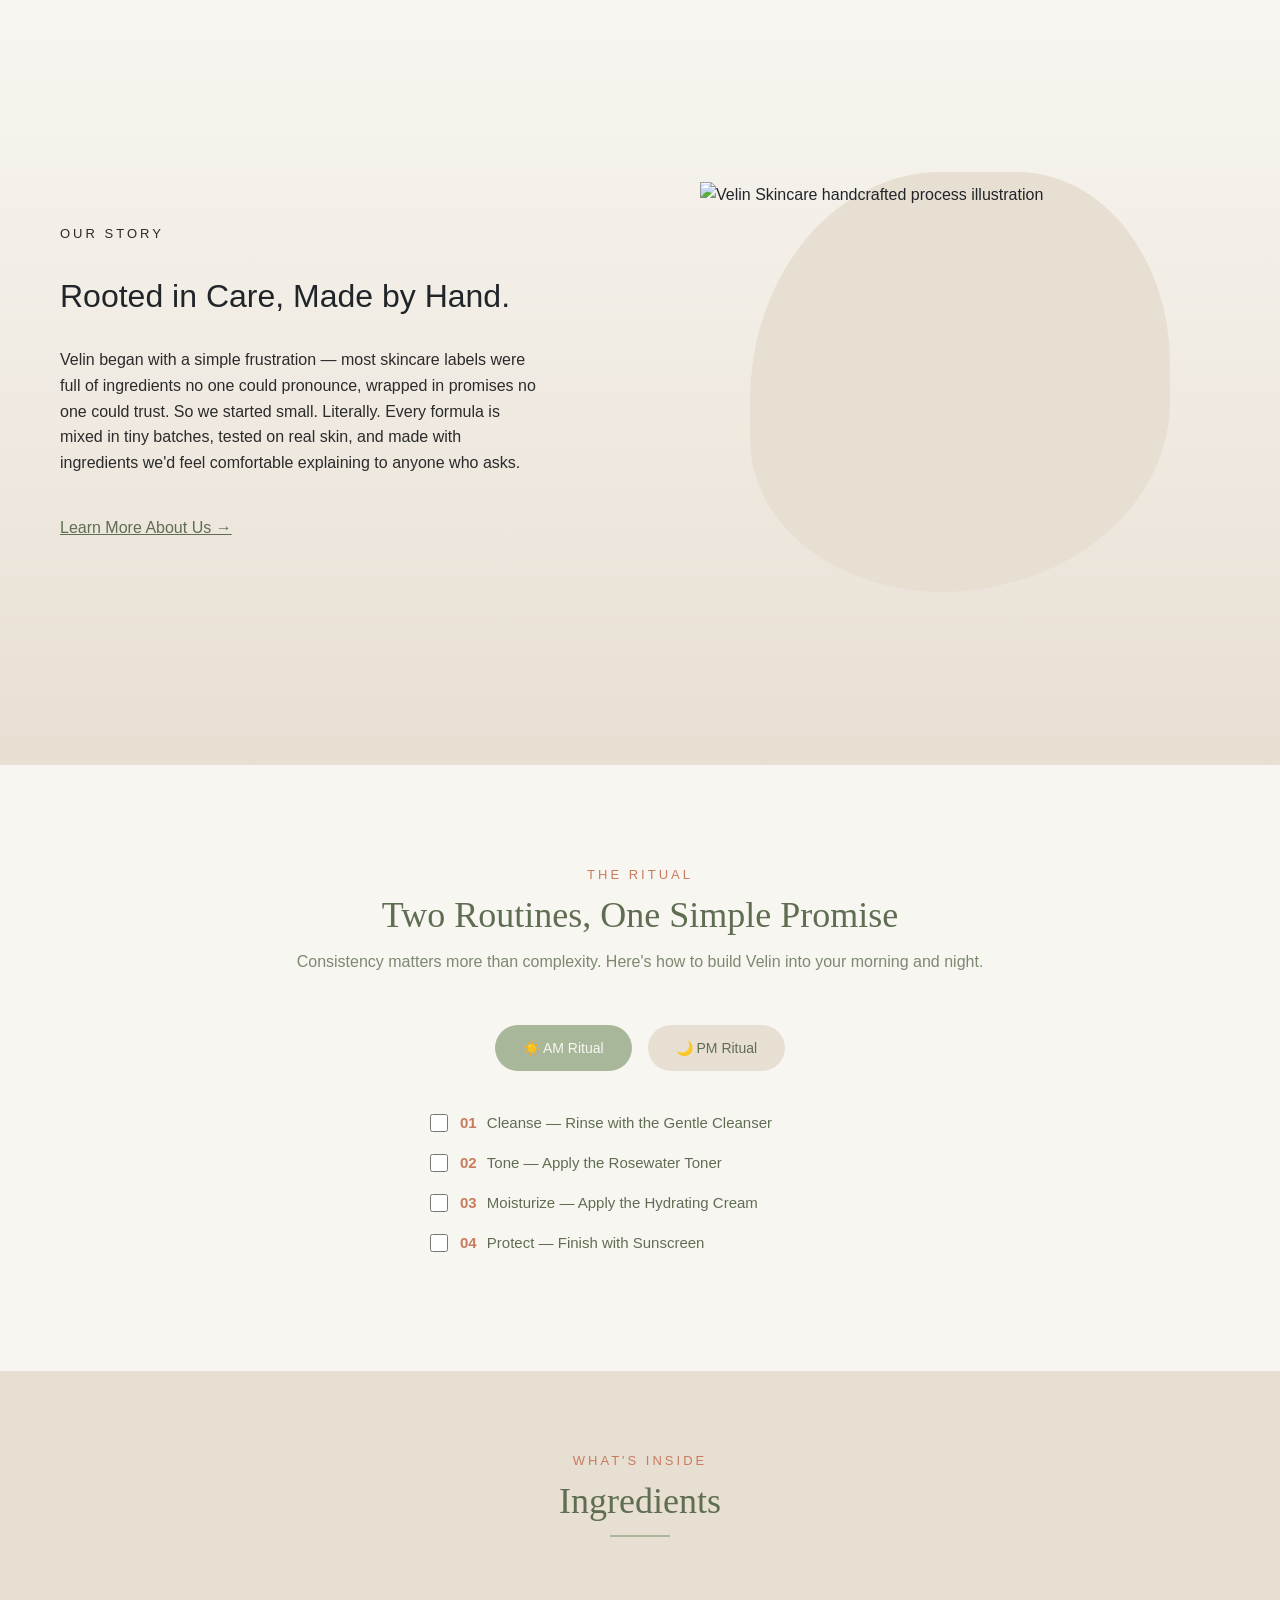
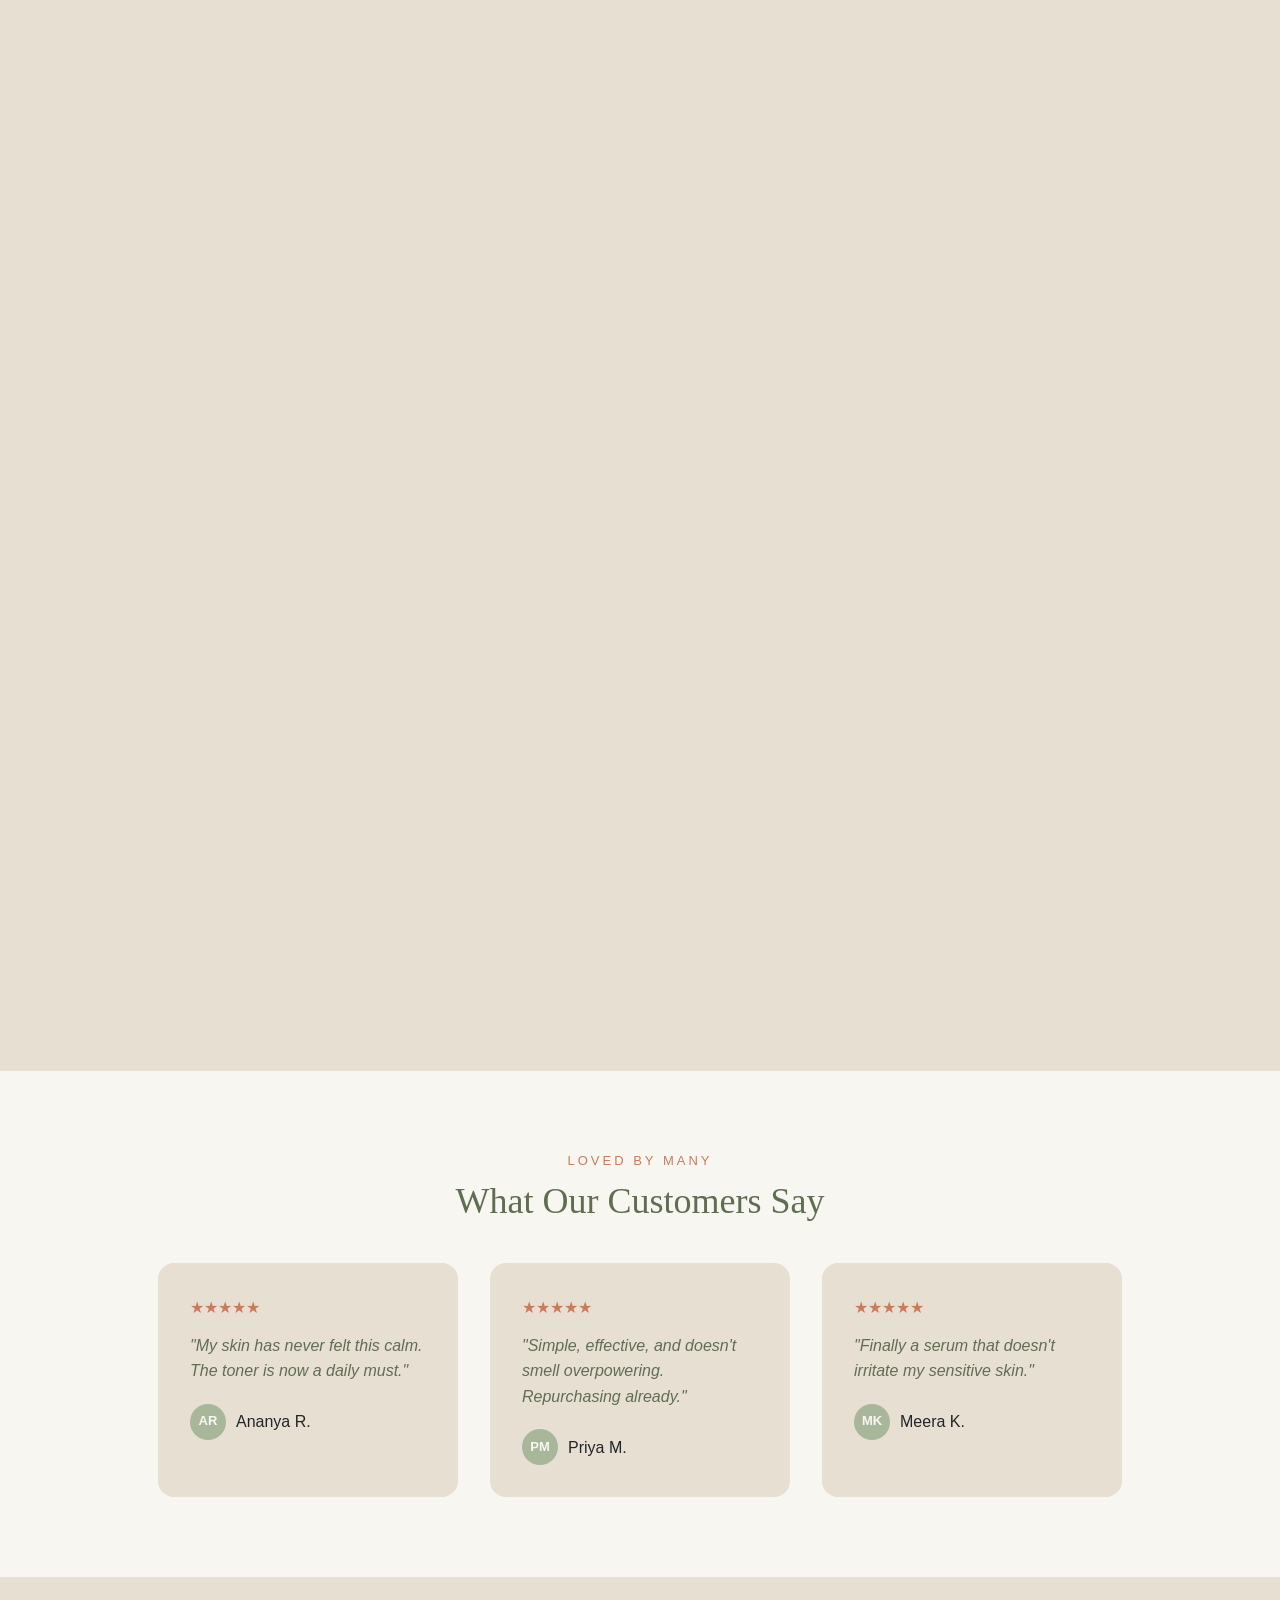
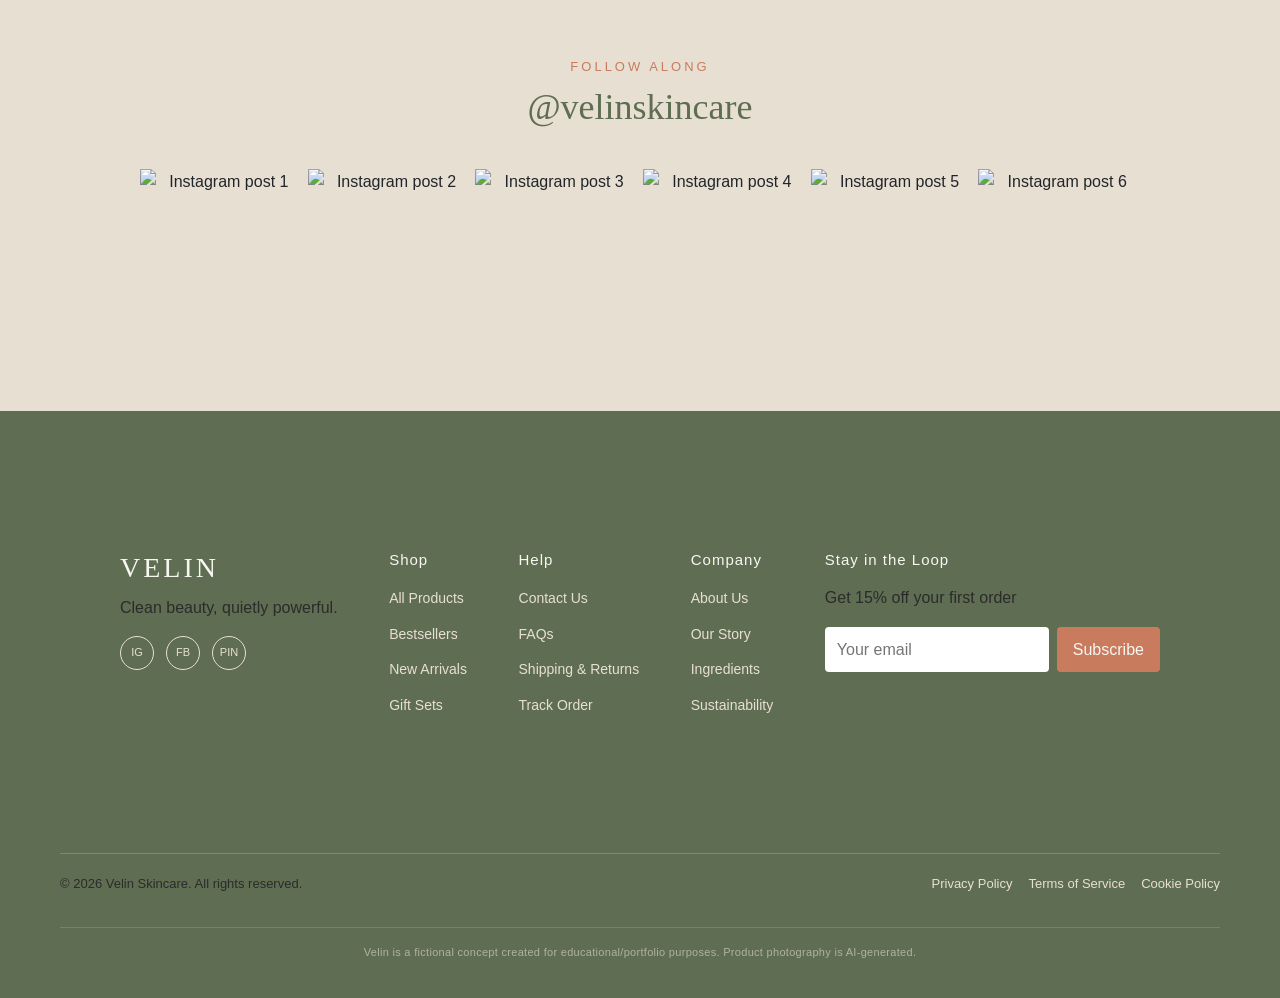
==== index.html @ 9b676dd2 "Add files via upload" ====
<!DOCTYPE html>
<html lang="en">
    <head>
        <meta charset="UTF-8">
        <meta name="viewport" content="width=device-width, initial-scale=1.0">
        <title>Home</title>
        <link rel="stylesheet" href="https://cdnjs.cloudflare.com/ajax/libs/font-awesome/6.5.2/css/all.min.css">
        <link href="https://cdn.jsdelivr.net/npm/bootstrap@5.3.8/dist/css/bootstrap.min.css" rel="stylesheet">
        <link rel="stylesheet" href="stylesheet.css">
    </head>
    <body>
        <!-- Logo Loader -->
        <div id="loader">
            <div class="loader-container">
                <img src="velin_skincare_logo.png" alt="VELIN Logo" class="loader-logo">
                <h2>VELIN</h2>
                <p>Luxury Skincare</p>
                <div class="dots">
                    <span></span>
                    <span></span>
                    <span></span>
                </div>
            </div>
        </div>

        <!-- Website -->
        <div id="content">
            <header>
                <div class="container mx-auto">
                    <div class="marquee">
                        <div class="marquee-content">
                            🌿 Natural Ingredients &nbsp; | &nbsp;
                            Free Shipping &nbsp; | &nbsp;
                            Get 15% off on your first order — use code VELIN15 &nbsp; | &nbsp;
                            Luxury Skincare 🌸
                        </div>
                    </div>

                    <div class="row">
                        <nav class="navbar">
                            <a href="index.html" class="navbar-logo">
                                <img src="velin_skincare_logo.png" alt="velin_skincare_logo">
                            </a>

                            <ul class="nav-menu">
                                <li class="nav-item"><a class="nav-link active" aria-current="page" href="index.html">Home</a></li>
                                <li class="nav-item"><a class="nav-link" href="about.html">About</a></li>
                                <li class="nav-item"><a class="nav-link" href="contact.html">Contact</a></li>
                                <li class="nav-item dropdown">
                                    <a class="nav-link dropdown-toggle" href="Shop_Now.html" id="shopNowDropdown" role="button" data-bs-toggle="dropdown" aria-expanded="false">
                                        Shop Now
                                    </a>
                                    <ul class="dropdown-menu" aria-labelledby="shopNowDropdown">
                                        <li><a class="dropdown-item" href="Shop_Now.html">All Products</a></li>
                                        <li><a class="dropdown-item" href="shop_cleansers.html">Cleansers</a></li>
                                        <li><a class="dropdown-item" href="shop_toners.html">Toners</a></li>
                                        <li><a class="dropdown-item" href="shop_serums.html">Serums</a></li>
                                        <li><a class="dropdown-item" href="shop_moisturizers.html">Moisturizers</a></li>
                                        <li><a class="dropdown-item" href="shop_sunscreen.html">Sunscreen</a></li>
                                        <li><a class="dropdown-item" href="shop_masks.html">Masks</a></li>
                                        <li><hr class="dropdown-divider"></li>
                                        <li><a class="dropdown-item" href="#">New Arrivals</a></li>
                                        <li><a class="dropdown-item" href="shop_gift_sets.html">Gift Sets</a></li>
                                    </ul>
                                </li>
                                <li class="nav-item"><a class="nav-link" href="wishlist.html">My Wishlist</a></li>
                                <li class="nav-item"><a class="nav-link" href="my_profile.html">My Profile</a></li>
                                <li class="nav-item">
                                    <a class="nav-link" href="my_cart.html">
                                        <i class="fa-solid fa-cart-arrow-down"></i> My Cart
                                    </a>
                                </li>
                            </ul>

                            <form class="search-form" role="search">
                            <button class="search-btn" type="submit">
                                <i class="fa-solid fa-magnifying-glass"></i>
                            </button>
                            <input class="search-input" type="search" placeholder="Search" aria-label="Search"/>
                            </form>
                        </nav>
                    </div>
                </div>
            </header>
            <main>
                <!-- Hero Section Container -->
                <section class="hero">
                    <div class="hero-left">
                        <span class="eyebrow">CLEAN BEAUTY, ROOTED IN CARE</span>
                        <h1>Skin first. Always.</h1>
                        <p class="subheadline">Clean, effective skincare made from ingredients you can actually pronounce.</p>
                        <button class="cta"><a href="Shop_Now.html">Explore Collection →</a></button>
                        <a href="">Learn more</a>
                    </div>
                    <div class="hero-right">
                        <img src="hero_scetion_img.png" alt="Velin serum bottle illustration" class="hero-img">
                    </div>
                </section>
                        <!-- trust-strip -->
                <section class="trust-strip container my-4">
                    <div class="d-flex flex-row flex-nowrap overflow-auto pb-3 custom-scrollbar">
                                
                        <!-- Card 1 -->
                        <div class="card trust-card me-3">
                            <img src="vegan.svg" class="card-img-top mx-auto mt-3" alt="🌿 Vegan Formula">
                            <div class="card-body text-center">
                                <p class="card-text fw-bold">No animal-derived ingredients, ever.</p>
                            </div>
                        </div>

                                <!-- Card 2 -->
                        <div class="card trust-card me-3">
                            <img src="cruelty-free.svg" class="card-img-top mx-auto mt-3" alt="🐇 Cruelty-Free">
                            <div class="card-body text-center">
                                <p class="card-text fw-bold">Never tested on animals, at any stage.</p>
                            </div>
                        </div>

                                <!-- Card 3 -->
                        <div class="card trust-card me-3">
                            <img src="dermatologist-tested.svg" class="card-img-top mx-auto mt-3" alt="🔬 Dermatologist-Tested">
                            <div class="card-body text-center">
                                <p class="card-text fw-bold">Clinically checked for gentle, safe use.</p>
                            </div>
                        </div>

                                <!-- Card 4 -->
                        <div class="card trust-card me-3">
                            <img src="handmade.svg" class="card-img-top mx-auto mt-3" alt="✋ Handmade in Small Batches ">
                            <div class="card-body text-center">
                                <p class="card-text fw-bold">Crafted by hand for consistent quality.</p>
                            </div>
                        </div>

                                <!-- Card 5 -->
                        <div class="card trust-card me-3">
                            <img src="sustainably-sourced.svg" class="card-img-top mx-auto mt-3" alt="🌍 Sustainably Sourced ">
                            <div class="card-body text-center">
                                <p class="card-text fw-bold">Ingredients gathered with care for the planet. </p>
                            </div>
                        </div>

                        <!-- Card 6 -->
                        <div class="card trust-card">
                            <img src="no-parabens.svg" class="card-img-top mx-auto mt-3" alt="💧 No Parabens">
                            <div class="card-body text-center">
                                <p class="card-text fw-bold">Free from harsh preservatives and additives.</p>
                            </div>
                        </div>
                    </div>
                </section>
                <section>
                <!-- best_sellers -->
                <div class="row">
                    <section class="bestsellers-section">
                        <span class="eyebrow">CUSTOMER FAVORITES</span>
                        <h2 class="section-heading">Best Sellers</h2>
                        <div class="heading-underline"></div>

                        <div id="carouselExample" class="carousel slide">
                            <div class="carousel-inner">
                                <div class="carousel-item active">
                                    <img src="Facial_cleanser.png" class="d-block w-100" alt="Facial cleanser">
                                </div>
                                <div class="carousel-item">
                                    <img src="Moisturiser.png" class="d-block w-100" alt="Moisturiser">
                                </div>
                                <div class="carousel-item">
                                        <img src="toner.png" class="d-block w-100" alt="Toner">
                                </div>
                                <div class="carousel-item">
                                    <img src="sunscreen.png" class="d-block w-100" alt="Sunscreen">
                                </div>
                                    </div>
                                    <button class="carousel-control-prev" type="button" data-bs-target="#carouselExample" data-bs-slide="prev">
                                        <span class="carousel-control-prev-icon" aria-hidden="true"></span>
                                        <span class="visually-hidden">Previous</span>
                                    </button>
                                    <button class="carousel-control-next" type="button" data-bs-target="#carouselExample" data-bs-slide="next">
                                        <span class="carousel-control-next-icon" aria-hidden="true"></span>
                                        <span class="visually-hidden">Next</span>
                                    </button>
                                </div>
                            </div>
                        </div>
                    </section>
                </div>
                <!-- Our_Story -->
                <section class="our-story">
                    <div class="our-story-left">
                        <span class="eyebrow">OUR STORY</span>
                        <h2>Rooted in Care, Made by Hand.</h2>
                        <p class="subheadline">Velin began with a simple frustration — most skincare labels were full of ingredients no one could pronounce, wrapped in promises no one could trust. So we started small. Literally. Every formula is mixed in tiny batches, tested on real skin, and made with ingredients we'd feel comfortable explaining to anyone who asks.</p>
                        <a href="about.html" class="story-link">Learn More About Us →</a>
                    </div>
                    <div class="our-story-right">
                        <img src="our_story_img.png" alt="Velin Skincare handcrafted process illustration" class="our-story-img">
                    </div>
                </section>

                <!-- Routine-section -->
                <section class="routine-section">
                    <span class="eyebrow">THE RITUAL</span>
                    <h2 class="section-heading">Two Routines, One Simple Promise</h2>
                    <p class="section-subtext">Consistency matters more than complexity. Here's how to build Velin into your morning and night.</p>

                    <div class="routine-tabs">
                        <input type="radio" name="routine" id="tab-am" checked>
                        <input type="radio" name="routine" id="tab-pm">

                        <div class="tab-labels">
                            <label for="tab-am">☀️ AM Ritual</label>
                            <label for="tab-pm">🌙 PM Ritual</label>
                        </div>

                        <div class="tab-panel" id="panel-am">
                            <ul class="routine-steps">
                                <li class="step-item">
                                    <input type="checkbox" id="am1">
                                    <label for="am1"><span class="step-num">01</span> <strong>Cleanse</strong> — Rinse with the Gentle Cleanser</label>
                                </li>
                                <li class="step-item">
                                    <input type="checkbox" id="am2">
                                    <label for="am2"><span class="step-num">02</span> <strong>Tone</strong> — Apply the Rosewater Toner</label>
                                </li>
                                <li class="step-item">
                                    <input type="checkbox" id="am3">
                                    <label for="am3"><span class="step-num">03</span> <strong>Moisturize</strong> — Apply the Hydrating Cream</label>
                                </li>
                                <li class="step-item">
                                    <input type="checkbox" id="am4">
                                    <label for="am4"><span class="step-num">04</span> <strong>Protect</strong> — Finish with Sunscreen</label>
                                </li>
                            </ul>
                        </div>

                        <div class="tab-panel" id="panel-pm">
                            <ul class="routine-steps">
                                <li class="step-item">
                                    <input type="checkbox" id="pm1">
                                    <label for="pm1"><span class="step-num">01</span> <strong>Remove Makeup</strong> — Double cleanse if needed</label>
                                </li>
                                <li class="step-item">
                                    <input type="checkbox" id="pm2">
                                    <label for="pm2"><span class="step-num">02</span> <strong>Cleanse</strong> — Wash with the Gentle Cleanser</label>
                                </li>
                                <li class="step-item">
                                    <input type="checkbox" id="pm3">
                                    <label for="pm3"><span class="step-num">03</span> <strong>Tone</strong> — Apply the Rosewater Toner</label>
                                </li>
                                <li class="step-item">
                                    <input type="checkbox" id="pm4">
                                    <label for="pm4"><span class="step-num">04</span> <strong>Treat</strong> — Use the Green Tea Serum</label>
                                </li>
                                <li class="step-item">
                                    <input type="checkbox" id="pm5">
                                    <label for="pm5"><span class="step-num">05</span> <strong>Moisturize</strong> — Seal in with the Hydrating Cream</label>
                                </li>
                            </ul>
                        </div>
                    </div>
                </section>
                <!-- ingredient section  -->
                    
                <section class="ingredients-section">
                    <span class="eyebrow">WHAT'S INSIDE</span>
                    <h2 class="section-heading">Ingredients</h2>
                    <div class="heading-underline"></div>

                    <div class="ingredient-grid">
                        <div class="ingredient-card">
                            <div class="card-inner">
                                <div class="card-front">
                                    <div class="ingredient-icon">🌿</div>
                                    <h3>Green Tea</h3>
                                </div>
                                <div class="card-back">
                                    <p>Rich in antioxidants that calm redness and protect skin from daily stress.</p>
                                </div>
                            </div>
                        </div>

                        <div class="ingredient-card">
                            <div class="card-inner">
                                <div class="card-front">
                                    <div class="ingredient-icon">💧</div>
                                    <h3>Hyaluronic Acid</h3>
                                </div>
                                <div class="card-back">
                                    <p>Holds up to 1000x its weight in water for deep, lasting hydration.</p>
                                </div>
                            </div>
                        </div>

                        <div class="ingredient-card">
                            <div class="card-inner">
                                <div class="card-front">
                                    <div class="ingredient-icon">🌾</div>
                                    <h3>Oat Extract</h3>
                                </div>
                                <div class="card-back">
                                    <p>Soothes sensitive, easily irritated skin without stripping it.</p>
                                </div>
                            </div>
                        </div>

                        <div class="ingredient-card">
                            <div class="card-inner">
                                <div class="card-front">
                                    <div class="ingredient-icon">🌹</div>
                                    <h3>Rosewater </h3>
                                </div>
                                <div class="card-back">
                                    <p>Balances skin pH and tightens pores naturally.</p>
                                </div>
                            </div>
                        </div>

                        <div class="ingredient-card">
                            <div class="card-inner">
                                <div class="card-front">
                                    <div class="ingredient-icon">🌵</div>
                                    <h3>Aloe Vera </h3>
                                </div>
                                <div class="card-back">
                                    <p>Cools and heals while reducing inflammation.</p>
                                </div>
                            </div>
                        </div>

                        <div class="ingredient-card">
                            <div class="card-inner">
                                <div class="card-front">
                                    <div class="ingredient-icon">🧴</div>
                                    <h3>Vitamin E </h3>
                                </div>
                                <div class="card-back">
                                    <p>Repairs skin barrier and locks in moisture.</p>
                                </div>
                            </div>
                        </div>

                        <div class="ingredient-card">
                            <div class="card-inner">
                                <div class="card-front">
                                    <div class="ingredient-icon">🍯</div>
                                    <h3>Manuka Honey </h3>
                                </div>
                                <div class="card-back">
                                    <p>Naturally antibacterial, helps heal and soften skin.</p>
                                </div>
                            </div>
                        </div>

                        <div class="ingredient-card">
                            <div class="card-inner">
                                <div class="card-front">
                                    <div class="ingredient-icon">🥥</div>
                                    <h3>Coconut Oil </h3>
                                </div>
                                <div class="card-back">
                                    <p>Deeply nourishes and restores the skin's natural barrier.</p>
                                </div>
                            </div>
                        </div>

                        <div class="ingredient-card">
                            <div class="card-inner">
                                <div class="card-front">
                                    <div class="ingredient-icon">🌻</div>
                                    <h3>Sunflower Seed Oil  </h3>
                                </div>
                                <div class="card-back">
                                    <p>Lightweight oil rich in vitamin E for everyday softness.</p>
                                </div>
                            </div>
                        </div>

                        <div class="ingredient-card">
                            <div class="card-inner">
                                <div class="card-front">
                                    <div class="ingredient-icon">🍋 </div>
                                    <h3> Vitamin C (Citrus Extract)</h3>
                                </div>
                                <div class="card-back">
                                    <p>Brightens dull skin and evens out tone over time.</p>
                                </div>
                            </div>
                        </div>
                    </div>    
                </section>
                <!-- testimonials-section -->
                <section class="testimonials-section">
                    <span class="eyebrow">LOVED BY MANY</span>
                    <h2 class="section-heading">What Our Customers Say</h2>

                    <div class="testimonial-grid">
                        <div class="testimonial-card">
                            <div class="stars">★★★★★</div>
                            <p>"My skin has never felt this calm. The toner is now a daily must."</p>
                            <div class="customer">
                                <div class="avatar">AR</div>
                                <span>Ananya R.</span>
                            </div>
                        </div>

                        <div class="testimonial-card">
                            <div class="stars">★★★★★</div>
                            <p>"Simple, effective, and doesn't smell overpowering. Repurchasing already."</p>
                            <div class="customer">
                                <div class="avatar">PM</div>
                                <span>Priya M.</span>
                            </div>
                        </div>

                        <div class="testimonial-card">
                            <div class="stars">★★★★★</div>
                            <p>"Finally a serum that doesn't irritate my sensitive skin."</p>
                            <div class="customer">
                                <div class="avatar">MK</div>
                                <span>Meera K.</span>
                            </div>
                        </div>
                    </div>
                </section>
                <!-- instagram-section -->
                <section class="instagram-section">
                    <span class="eyebrow">FOLLOW ALONG</span>
                    <h2 class="section-heading">@velinskincare</h2>

                    <div class="instagram-grid">
                        <img src="insta post 1.png" alt="Instagram post 1">
                        <img src="insta post 2.png" alt="Instagram post 2">
                        <img src="insta post 3.png" alt="Instagram post 3">
                        <img src="insta post 4.png" alt="Instagram post 4">
                        <img src="insta post 5.png" alt="Instagram post 5">
                        <img src="insta post 6.png" alt="Instagram post 6">
                    </div>
                </section>
            </main>
            <!-- Footer section -->
            
            <footer class="site-footer">
                <div class="footer-top">

                    <div class="footer-col brand-col">
                        <h3 class="footer-logo">VELIN</h3>
                        <p>Clean beauty, quietly powerful.</p>
                        <div class="social-icons">
                            <a href="#">IG</a>
                            <a href="#">FB</a>
                            <a href="#">PIN</a>
                        </div>
                    </div>

                    <div class="footer-col">
                        <h4>Shop</h4>
                        <ul>
                            <li><a href="Shop_Now.html">All Products</a></li>
                            <li><a href="#">Bestsellers</a></li>
                            <li><a href="#">New Arrivals</a></li>
                            <li><a href="#">Gift Sets</a></li>
                        </ul>
                    </div>

                    <div class="footer-col">
                        <h4>Help</h4>
                        <ul>
                            <li><a href="contact.html">Contact Us</a></li>
                            <li><a href="#">FAQs</a></li>
                            <li><a href="#">Shipping & Returns</a></li>
                            <li><a href="#">Track Order</a></li>
                        </ul>
                    </div>

                    <div class="footer-col">
                        <h4>Company</h4>
                        <ul>
                            <li><a href="about.html">About Us</a></li>
                            <li><a href="#">Our Story</a></li>
                            <li><a href="#">Ingredients</a></li>
                            <li><a href="#">Sustainability</a></li>
                        </ul>
                    </div>

                    <div class="footer-col newsletter-col">
                        <h4>Stay in the Loop</h4>
                        <p>Get 15% off your first order</p>
                        <form class="footer-newsletter">
                            <input type="email" placeholder="Your email">
                            <button type="submit">Subscribe</button>
                        </form>
                    </div>

                </div>

                <div class="footer-bottom">
                    <p>&copy; 2026 Velin Skincare. All rights reserved.</p>
                    <div class="footer-legal">
                    <a href="#">Privacy Policy</a>
                    <a href="#">Terms of Service</a>
                    <a href="#">Cookie Policy</a>
                    </div>
                </div>

                <div class="footer-disclaimer">
                    <p>Velin is a fictional concept created for educational/portfolio purposes. Product photography is AI-generated.</p>
                </div>
            </footer>

            
        </div>
        
        <script src="https://cdn.jsdelivr.net/npm/bootstrap@5.3.8/dist/js/bootstrap.bundle.min.js"></script>
        <script src="script.js"></script>
    </body>
</html>
---- stylesheet.css ----
* {
  margin: 0;
  padding: 0;
  box-sizing: border-box;
}

#content{
  opacity:0;
  visibility:hidden;
  transition:opacity .6s ease;
}

#content.show{
  opacity:1;
  visibility:visible;
}

/* Loader */

#loader{
  position:fixed;
  top:0;
  left:0;
  width:100%;
  height:100vh;
  background:#F7F3EE;
  display:flex;
  justify-content:center;
  align-items:center;
  z-index:9999;
}

.loader-container{
  text-align:center;
}

.loader-logo{
  width:130px;
  margin-bottom:15px;
  animation:logoFloat 2s ease-in-out infinite;
}

.loader-container h2{
  color:#556B2F;
  font-size:40px;
  letter-spacing:8px;
  margin-bottom:8px;
  font-family:Georgia, serif;
}

.loader-container p{
  color:#8C7765;
  letter-spacing:4px;
  font-size:14px;
  margin-bottom:35px;
  text-transform:uppercase;
}

/* Animated Dots */

.dots{
  display:flex;
  justify-content:center;
  gap:12px;
}

.dots span{
  width:14px;
  height:14px;
  background:#556B2F;
  border-radius:50%;
  animation:bounce 0.8s infinite alternate;
}

.dots span:nth-child(2){
  animation-delay:.2s;
}

.dots span:nth-child(3){
  animation-delay:.4s;
}

/* Logo Animation */

@keyframes logoFloat{

0%{
  transform:translateY(0px);
}

50%{
  transform:translateY(-8px);
}

100%{
  transform:translateY(0px);
}

}

/* Dots Animation */

@keyframes bounce{

from{
  transform:translateY(0);
  opacity:.5;
}

to{
  transform:translateY(-12px);
  opacity:1;
}

}

/* Fade Website */

#content{
  display:none;
  animation:fade .8s ease;
}

@keyframes fade{

from{
opacity:0;
transform:translateY(15px);
}

to{
opacity:1;
transform:translateY(0);
}

}

body {
  background-color: #F8F6F1;
  font-family: "Helvetica Neue", Helvetica, Arial, sans-serif;
  font-weight: 300;
  line-height: 1.6;
}

.container {
  width: 100%; 
  max-width: 100%;
  padding-left: 0;
  padding-right: 0;
}

h1 {
  font-family: "Garamond", "Georgia", serif;
  font-weight: 600;
  letter-spacing: 1px;
}

/* Navbar */

.navbar {
  background-color: #2B2B2B;
  color: #F8F6F1;
  height: 100px;
  display: flex;
  align-items: center;
  justify-content: space-between;
  padding: 0 30px;
  border: none;        
  box-shadow: none;
}


.nav-link.active {
  color: #C97B5D;             
  font-weight: 600;
  position: relative;
  border-bottom-color: #C97B5D;
  
}

.nav-link {
  color: #5F6E52;             
  text-decoration: none;
  transition: color 0.2s ease;
}

.nav-link:hover {
  color: #C97B5D;               
}

.nav-link.active::after {
  content: "";
  position: absolute;
  left: 0;
  bottom: -4px;
  width: 100%;
  height: 2px;
  background: #C97B5D;
}

.nav-item {
  font-size: 20px;
}
.navbar-logo img {
  height: 100px;
  width: auto;
  display: block;
}

.nav-menu {
  display: flex;
  list-style: none;
  gap: 35px;
  align-items: center;
}

.nav-link {
  color: #F8F6F1;
  text-decoration: none;
  font-size: 16px;
  transition: color 0.3s ease;
}

.nav-item:hover .nav-link {
  font-size: 20px;
  border-radius: 10px;
  padding-bottom: 6px;
}

.search-form {
  display: flex;
  align-items: center;
  background-color: #2B2B2B;
  border: 1px solid #F8F6F1;
  border-radius: 4px;
  overflow: hidden;
}

.search-btn {
  background-color: #2B2B2B;
  border: none;
  color: #F8F6F1;
  padding: 8px 14px;
  cursor: pointer;
}

.search-input {
  background-color: #2B2B2B;
  color: #F8F6F1;
  border: none;
  outline: none;
  padding: 8px 12px;
  min-width: 200px;
}

.search-input::placeholder {
  color: #cfcfcf;
}

.marquee{
  background: linear-gradient(135deg, #2B2B2B 0%, #5F6E52  100%) ;
  overflow:hidden;
  white-space:nowrap;
  color:white;
  padding:10px 0;
}

.marquee-content{
  display:inline-block;
  padding-left:100%;
  animation:scroll 15s linear infinite;
}

@keyframes scroll{
  from{
    transform:translateX(0);
  }
  to{
    transform:translateX(-100%);
  }
}

.nav-link.dropdown-toggle {
  color: #5F6E52;
  font-family: 'Jost', sans-serif;
  font-weight: 500;
  color: #F8F6F1;
}

.nav-link.dropdown-toggle:hover {
  color: #C97B5D;
}

.dropdown-menu {
  background: #F8F6F1;
  border: 1px solid #E8DFD3;
  border-radius: 8px;
  padding: 8px 0;
  margin-top: 8px;
}

.dropdown-item {
  color: #5F6E52;
  font-family: 'Jost', sans-serif;
  font-size: 14px;
  padding: 8px 20px;
}

.dropdown-item:hover {
  background: #E8DFD3;
  color: #5F6E52;
}

.dropdown-divider {
  border-color: #E8DFD3;
  margin: 6px 0;
}

/* Hero_section */

.hero {
  padding-top: 40px;
  display: flex;
  align-items: center;      
  justify-content: space-between;
  min-height: 85vh;
  padding: 0 60px;
  background: linear-gradient(180deg, #F8F6F1 0%, #E8DFD3 100%);
}

.hero-left {
  display: flex;
  flex-direction: column;
  justify-content: center;   
  align-items: flex-start;   
  gap: 24px;                 
  max-width: 480px;
}

.hero-img {
  width: 100%;
  height: auto;
  max-width: 500px;       
  object-fit: contain;    
  display: block;
  position: relative;
  z-index: 1;   
}

.hero h1  {
  color: #5F6E52 ;
}

.hero span, p {
  color: #2B2B2B;
}

.hero a {
  color: #5F6E52;
}

.cta {
  align-self: flex-start;  
  padding: 14px 32px;
  background: linear-gradient(135deg, #5F6E52, #A8B79A);
  color: #F8F6F1;
  font-weight: bold;
  border: none;
  border-radius: 4px;
  cursor: pointer;
  
}

.hero button a {
  transition: transform 0.2s ease-in-out, box-shadow 0.2s ease-in-out;
  text-decoration: none;
  color: #F8F6F1;
}

.hero button:hover {
  transform: translateY(-4px);
  box-shadow: 0 8px 15px rgba(0, 0, 0, 0.15); 
}

/* trust-strip */

.trust-strip .d-flex {
  gap: 15px;
}

.trust-card {
  flex: 0 0 auto;
  width: 14rem; 
  border: 1px solid #e9ecef;
  border-radius: 12px;
  box-shadow: 0 2px 4px rgba(0, 0, 0, 0.04);
}

.card-img-wrapper {
  width: 100%;
  padding: 1.5rem 1.5rem 0.5rem 1.5rem;
  display: flex;
  justify-content: center;
  align-items: center;
}

.trust-card-img {
  width: 80px;      
  height: 80px;     
  object-fit: contain;
  display: block;
}

/* Bestsellers-section */

.custom-scrollbar::-webkit-scrollbar {
  height: 6px;
}
.custom-scrollbar::-webkit-scrollbar-track {
  background: #f8f9fa;
  border-radius: 10px;
}
.custom-scrollbar::-webkit-scrollbar-thumb {
  background: #dee2e6;
  border-radius: 10px;
}
.custom-scrollbar::-webkit-scrollbar-thumb:hover {
  background: #ced4da;
}

.card-body {
  background: linear-gradient(135deg, #F8F6F1 0%, #E8DFD3 100%);
  border-radius: 12px;
  border-top-left-radius: 0;
  border-top-right-radius: 0;
  padding: 24px;
  box-shadow: 0 2px 10px rgba(95, 110, 82, 0.08);
  text-align: center;
  transition: transform 0.2s ease-in-out, box-shadow 0.2s ease-in-out;

}

.card-body:hover {
  transform: translateY(-4px);
  box-shadow: 0 8px 15px rgba(0, 0, 0, 0.15); 
}

.carousel-item img {
  width: 100%;
  height: 500px;
  object-fit: cover;
}

.carousel-item {
  background: #F8F6F1;
  border-radius: 10px;
  overflow: hidden;               
  box-shadow: 0 2px 10px rgba(95, 110, 82, 0.08);
}

.heading-underline {
  align-items: center; 
  width: 60px;
  height: 2px;
  background: #A8B79A;
  margin: 0 auto 40px auto; 
}  

.bestsellers-section {
  text-align: center;
}

/* Our-story section */

.our-story {
  padding-top: 50px;
  display: flex;
  align-items: center;      
  justify-content: space-between;
  min-height: 85vh;
  padding: 0 60px;
  background: linear-gradient(180deg, #F8F6F1 0%, #E8DFD3 100%);
}

.our-story-left {
  display: flex;
  flex-direction: column;
  justify-content: center;   
  align-items: flex-start;   
  gap: 24px;                 
  max-width: 480px;
}

.our-story-right {
  flex: 1;
  display: flex;
  justify-content: center;
  align-items: center;
  max-width: 500px;
  position: relative;
}

.our-story-img {
  width: 700px;
  height: 400px;
  padding-right: 50px;
  position: relative;
  z-index: 1;
}

.our-story-right::before {
  content: "";
  position: absolute;
  top: 50%;
  left: 50%;
  transform: translate(-50%, -50%);
  width: 420px;
  height: 420px;
  background: #E8DFD3;
  border-radius: 50% 40% 60% 50% / 60% 50% 50% 40%;
  z-index: 0;
}

.our-story-left { flex: 1; }
.our-story-right { flex: 1.2; }

.our-story-right {
  flex: 1;
  display: flex;
  justify-content: center;
  align-items: center;
  aspect-ratio: 7 / 6;      
  max-width: 520px;
}

.our-story h1  {
  color: #5F6E52 ;
}

.our-story span, p {
  color: #2B2B2B;
}

.our-story a {
  color: #5F6E52;
}

/* Routine-section */

.routine-section {
  text-align: center;
  padding: 100px 60px;
  background: #F8F6F1;
}

.section-heading {
  font-family: 'Cormorant Garamond', serif;
  font-size: 36px;
  color: #5F6E52;
  margin: 8px 0 12px;
}

.section-subtext {
  font-family: 'Jost', sans-serif;
  color: #5F6E52;
  opacity: 0.8;
  margin-bottom: 50px;
}

.routine-tabs input[type="radio"] {
  display: none;
}

.tab-panel {
  display: none;
  max-width: 420px;
  margin: 0 auto;
  text-align: left;
}

#tab-am:checked ~ #panel-am,
#tab-pm:checked ~ #panel-pm {
  display: block;
}

.tab-labels {
  display: flex;
  justify-content: center;
  gap: 16px;
  margin-bottom: 40px;
}

.tab-labels label {
  padding: 12px 28px;
  border-radius: 30px;
  background: #E8DFD3;
  color: #5F6E52;
  font-family: 'Jost', sans-serif;
  font-size: 14px;
  cursor: pointer;
  transition: all 0.3s ease;
}

#tab-am:checked ~ .tab-labels label[for="tab-am"],
#tab-pm:checked ~ .tab-labels label[for="tab-pm"] {
  background: #A8B79A;
  color: #F8F6F1;
}

.routine-steps {
  list-style: none;
  padding: 0;
  display: flex;
  flex-direction: column;
  gap: 16px;
}

.step-item {
  display: flex;
  align-items: center;
  gap: 12px;
}

.step-item input[type="checkbox"] {
  accent-color: #A8B79A;
  width: 18px;
  height: 18px;
  cursor: pointer;
  flex-shrink: 0;
}

.step-item label {
  font-family: 'Jost', sans-serif;
  font-size: 15px;
  color: #5F6E52;
  cursor: pointer;
}

.step-num {
  color: #C97B5D;
  font-weight: 600;
  margin-right: 6px;
}

.step-item input:checked + label {
  text-decoration: line-through;
  color: #A8B79A;
  opacity: 0.7;
}

/* ingredient section */

.ingredients-section {
  text-align: center;
  padding-top: 80px;
  background: #E8DFD3;   
}

.eyebrow {
  display: block;
  font-family: 'Jost', sans-serif;
  font-size: 13px;
  letter-spacing: 3px;
  color: #C97B5D;
  margin-bottom: 8px;
} 

.heading-underline {
  width: 60px;
  height: 2px;
  background: #A8B79A;
  margin: 0 auto 40px auto;
}

.ingredient-grid {
  display: flex;
  justify-content: center;
  gap: 32px;
  flex-wrap: wrap;
  padding: 80px 60px;
  background: #E8DFD3;
}

.ingredient-card {
  width: 220px;
  height: 260px;
  perspective: 1000px;  
}

.card-inner {
  position: relative;
  width: 100%;
  height: 100%;
  transition: transform 0.6s ease;
  transform-style: preserve-3d;
}

.ingredient-card:hover .card-inner {
  transform: rotateY(180deg);
}

.card-front, .card-back {
  position: absolute;
  width: 100%;
  height: 100%;
  backface-visibility: hidden;
  border-radius: 16px;
  display: flex;
  flex-direction: column;
  align-items: center;
  justify-content: center;
  padding: 24px;
  text-align: center;
}

.card-front {
  background: #F8F6F1;
  border: 1px solid #A8B79A;
}

.card-front h3 {
  font-family: 'Cormorant Garamond', serif;
  font-size: 22px;
  color: #5F6E52;
  margin-top: 12px;
}

.ingredient-icon {
  font-size: 40px;
}

.card-back {
  background: #A8B79A;
  color: #F8F6F1;
  transform: rotateY(180deg);   
  font-family: 'Jost', sans-serif;
  font-size: 14px;
  line-height: 1.6;
}

/* testimonials-section */

.testimonials-section {
  text-align: center;
  padding: 80px 60px;
  background: #F8F6F1;
}

.testimonial-grid {
  display: flex;
  justify-content: center;
  gap: 32px;
  flex-wrap: wrap;
  margin-top: 40px;
}

.testimonial-card {
  background: #E8DFD3;
  border-radius: 16px;
  padding: 32px;
  max-width: 300px;
  text-align: left;
}

.stars {
  color: #C97B5D;
  margin-bottom: 12px;
}

.testimonial-card p {
  font-family: 'Jost', sans-serif;
  color: #5F6E52;
  font-style: italic;
  margin-bottom: 20px;
}

.customer {
  display: flex;
  align-items: center;
  gap: 10px;
}

.avatar {
  width: 36px;
  height: 36px;
  border-radius: 50%;
  background: #A8B79A;
  color: #F8F6F1;
  display: flex;
  align-items: center;
  justify-content: center;
  font-size: 13px;
  font-weight: 600;
}

/* instagram-section */

.instagram-section {
  text-align: center;
  padding: 80px 60px;
  background: #E8DFD3;
}

.instagram-grid {
  display: grid;
  grid-template-columns: repeat(6, 1fr);
  gap: 6px;
  margin-top: 40px;
  max-width: 1000px;
  margin-left: auto;
  margin-right: auto;
}

.instagram-grid img {
  width: 100%;
  aspect-ratio: 1 / 1;    
  object-fit: cover;
  transition: transform 0.3s ease;
}

.instagram-grid img:hover {
  transform: scale(1.05);
  cursor: pointer;
}

/* Section Spacing Baseline */
section {
  padding: 90px 60px;
}

/* footer section */

.site-footer {
  background: #5F6E52;
  color: #F8F6F1;
  padding: 60px 60px 20px;
}

.footer-top {
  display: flex;
  justify-content: space-between;
  gap: 40px;
  flex-wrap: wrap;
  margin-bottom: 40px;
  padding: 80px 60px;
}

.footer-col h4 {
  font-family: 'Jost', sans-serif;
  font-size: 15px;
  letter-spacing: 1px;
  margin-bottom: 16px;
  color: #F8F6F1;
}

.footer-logo {
  font-family: 'Cormorant Garamond', serif;
  font-size: 28px;
  letter-spacing: 3px;
  margin-bottom: 10px;
}

.footer-col ul {
  list-style: none;
  padding: 0;
  display: flex;
  flex-direction: column;
  gap: 10px;
}

.footer-col a {
  color: #E8DFD3;
  text-decoration: none;
  font-size: 14px;
  transition: color 0.2s ease;
}

.footer-col a:hover {
  color: #C97B5D;
}

.social-icons {
  display: flex;
  gap: 12px;
  margin-top: 16px;
}

.social-icons a {
  border: 1px solid #E8DFD3;
  border-radius: 50%;
  width: 34px;
  height: 34px;
  display: flex;
  align-items: center;
  justify-content: center;
  font-size: 11px;
}

.footer-newsletter {
  display: flex;
  gap: 8px;
  margin-top: 12px;
}

.footer-newsletter input {
  padding: 10px 12px;
  border: none;
  border-radius: 4px;
  flex: 1;
}

.footer-newsletter button {
  background: #C97B5D;
  color: #F8F6F1;
  border: none;
  padding: 10px 16px;
  border-radius: 4px;
  cursor: pointer;
}

.footer-bottom {
  border-top: 1px solid rgba(248, 246, 241, 0.2);
  padding-top: 20px;
  display: flex;
  justify-content: space-between;
  flex-wrap: wrap;
  gap: 12px;
  font-size: 13px;
}

.footer-legal {
  display: flex;
  gap: 16px;
}

.footer-legal a {
  color: #E8DFD3;
  text-decoration: none;
}

.footer-disclaimer {
  text-align: center;
  padding-top: 16px;
  margin-top: 16px;
  border-top: 1px solid rgba(248, 246, 241, 0.15);
}

.footer-disclaimer p {
  font-size: 11px;
  color: #E8DFD3;
  opacity: 0.6;
  font-family: 'Jost', sans-serif;
  letter-spacing: 0.3px;
}

/* About_page */

/* about_header_section */
.about-header {
  text-align: center;
  padding: 100px 60px 80px;
  background: linear-gradient(135deg, #F8F6F1 0%, #E8DFD3 100%);
}

.about-header .eyebrow {
  display: block;
  font-family: 'Jost', sans-serif;
  font-size: 13px;
  letter-spacing: 3px;
  color: #C97B5D;
  margin-bottom: 12px;
}

.about-header h1 {
  font-family: 'Cormorant Garamond', serif;
  font-size: 48px;
  color: #5F6E52;
  margin-bottom: 16px;
}

.about-header p {
  font-family: 'Jost', sans-serif;
  font-size: 16px;
  color: #5F6E52;
  opacity: 0.85;
  max-width: 500px;
  margin: 0 auto;
  line-height: 1.6;
}

/* about_origin_story _section */

.origin-story {
  display: flex;
  align-items: center;
  gap: 60px;
  padding: 100px 60px;
  background: #F8F6F1;
}

.origin-story .story-image {
  flex: 1;
  max-width: 480px;
}

.origin-story .story-image img {
  width: 100%;
  height: auto;
  border-radius: 20px;
  display: block;
}

.origin-story .story-text {
  flex: 1;
}

.origin-story .eyebrow {
  display: block;
  font-family: 'Jost', sans-serif;
  font-size: 13px;
  letter-spacing: 3px;
  color: #C97B5D;
  margin-bottom: 10px;
}

.origin-story h2 {
  font-family: 'Cormorant Garamond', serif;
  font-size: 36px;
  color: #5F6E52;
  margin-bottom: 20px;
}

.origin-story p {
  font-family: 'Jost', sans-serif;
  font-size: 15px;
  color: #5F6E52;
  line-height: 1.7;
  margin-bottom: 16px;
  opacity: 0.9;
}

/* about_value_grid_section */

.values-section {
  text-align: center;
  padding: 100px 60px;
  background: #E8DFD3;
}

.values-section .eyebrow {
  display: block;
  font-family: 'Jost', sans-serif;
  font-size: 13px;
  letter-spacing: 3px;
  color: #C97B5D;
  margin-bottom: 10px;
}

.values-section h2 {
  font-family: 'Cormorant Garamond', serif;
  font-size: 36px;
  color: #5F6E52;
  margin-bottom: 50px;
}

.values-grid {
  display: grid;
  grid-template-columns: repeat(4, 1fr);
  gap: 30px;
  max-width: 1100px;
  margin: 0 auto;
}

.value-card {
  background: #F8F6F1;
  border-radius: 16px;
  padding: 36px 24px;
  box-shadow: 0 2px 10px rgba(95, 110, 82, 0.08);
  transition: transform 0.3s ease;
}

.value-card:hover {
  transform: translateY(-6px);
}

.value-icon {
  font-size: 38px;
  margin-bottom: 16px;
}

.value-card h3 {
  font-family: 'Cormorant Garamond', serif;
  font-size: 20px;
  color: #5F6E52;
  margin-bottom: 10px;
}

.value-card p {
  font-family: 'Jost', sans-serif;
  font-size: 14px;
  color: #5F6E52;
  opacity: 0.85;
  line-height: 1.6;
}

/* about_cta */

.about-cta {
  text-align: center;
  padding: 80px 60px;
  background: linear-gradient(135deg, #A8B79A, #5F6E52);
  color: #F8F6F1;
}

.about-cta h2 {
  font-family: 'Cormorant Garamond', serif;
  font-size: 34px;
  margin-bottom: 12px;
}

.cta-btn {
  display: inline-block;
  margin-top: 20px;
  padding: 14px 32px;
  background: #C97B5D;
  color: #F8F6F1;
  border-radius: 4px;
  text-decoration: none;
  font-family: 'Jost', sans-serif;
}

/* contact_page */

/* contact_header_section */

.contact-header {
  text-align: center;
  padding: 100px 60px 70px;
  background: linear-gradient(135deg, #F8F6F1 0%, #E8DFD3 100%);
}

.contact-header .eyebrow {
  display: block;
  font-family: 'Jost', sans-serif;
  font-size: 13px;
  letter-spacing: 3px;
  color: #C97B5D;
  margin-bottom: 12px;
}

.contact-header h1 {
  font-family: 'Cormorant Garamond', serif;
  font-size: 44px;
  color: #5F6E52;
  margin-bottom: 16px;
}

.contact-header p {
  font-family: 'Jost', sans-serif;
  font-size: 16px;
  color: #5F6E52;
  opacity: 0.85;
  max-width: 480px;
  margin: 0 auto;
  line-height: 1.6;
}

/* contact_form_section */

.contact-section {
  display: flex;
  gap: 60px;
  padding: 90px 60px;
  background: #F8F6F1;
  flex-wrap: wrap;
}

.contact-form-col,
.contact-info-col {
  flex: 1;
  min-width: 300px;
}

.contact-section h2 {
  font-family: 'Cormorant Garamond', serif;
  font-size: 28px;
  color: #5F6E52;
  margin-bottom: 24px;
}

/* Form styling */
.contact-form {
  display: flex;
  flex-direction: column;
  gap: 16px;
}

.contact-form input,
.contact-form select,
.contact-form textarea {
  padding: 14px 16px;
  border: 1px solid #A8B79A;
  border-radius: 8px;
  background: #FFFFFF;
  font-family: 'Jost', sans-serif;
  font-size: 14px;
  color: #5F6E52;
  outline: none;
}

.contact-form input:focus,
.contact-form select:focus,
.contact-form textarea:focus {
  border-color: #C97B5D;
}

.contact-form textarea {
  resize: vertical;
}

.contact-form button {
  align-self: flex-start;
  padding: 14px 32px;
  background: #A8B79A;
  color: #F8F6F1;
  border: none;
  border-radius: 6px;
  font-family: 'Jost', sans-serif;
  font-size: 14px;
  cursor: pointer;
  transition: background 0.3s ease;
}

.contact-form button:hover {
  background: #C97B5D;
}

.info-line {
  font-family: 'Jost', sans-serif;
  font-size: 15px;
  color: #5F6E52;
  margin-bottom: 16px;
  line-height: 1.6;
}

.info-line strong {
  color: #5F6E52;
}

.social-link {
  display: inline-block;
  margin-top: 20px;
  color: #C97B5D;
  font-family: 'Jost', sans-serif;
  font-size: 14px;
  text-decoration: none;
  border-bottom: 1px solid #C97B5D;
  padding-bottom: 2px;
}

.social-link:hover {
  color: #5F6E52;
  border-bottom-color: #5F6E52;
}

/* contact_FAQ_Teaser_section */
.faq-teaser {
  text-align: center;
  padding: 40px 60px;
  background: #E8DFD3;
}

.faq-teaser p {
  font-family: 'Jost', sans-serif;
  font-size: 15px;
  color: #5F6E52;
}

.faq-teaser a {
  color: #C97B5D;
  text-decoration: none;
  font-weight: 600;
  border-bottom: 1px solid #C97B5D;
  padding-bottom: 1px;
}

.faq-teaser a:hover {
  color: #5F6E52;
  border-bottom-color: #5F6E52;
}

/* Shop_now_page */
/* Shop_toolbar_section */

.shop-toolbar {
  display: flex;
  justify-content: space-between;
  align-items: center;
  flex-wrap: wrap;
  gap: 16px;
  padding: 20px 60px;
  background: #F8F6F1;
  border-bottom: 1px solid #E8DFD3;
  margin-bottom: 0;
}

.filters {
  display: flex;
  gap: 12px;
  flex-wrap: wrap;
}

.shop-toolbar select {
  padding: 14px 20px;
  border: 1px solid #A8B79A;
  border-radius: 6px;
  background: #FFFFFF;
  color: #5F6E52;
  font-family: 'Jost', sans-serif;
  font-size: 13px;
  cursor: pointer;
  outline: none;
  appearance: none;
  background-image: url("data:image/svg+xml;utf8,<svg xmlns='http://www.w3.org/2000/svg' width='10' height='6'><path d='M0 0l5 6 5-6z' fill='%235F6E52'/></svg>");
  background-repeat: no-repeat;
  background-position: right 14px center;
  padding-right: 32px;
  transition: border-color 0.3s ease;
}

.shop-toolbar select:hover {
  border-color: #C97B5D;
}

.shop-toolbar select:focus {
  border-color: #C97B5D;
}

.sort-dropdown {
  min-width: 200px;
}

/* Shop_now_product_grid */

.product-grid {
  display: grid;
  grid-template-columns: repeat(3, 1fr);
  gap: 32px;
  padding-top: 20px;
  background: #F8F6F1;
  margin-top: 0;
}

.product-card {
  background: #FFFFFF;
  border-radius: 12px;
  overflow: hidden;
  text-align: center;
  padding-bottom: 20px;
  box-shadow: 0 2px 10px rgba(95, 110, 82, 0.08);
  transition: transform 0.3s ease, box-shadow 0.3s ease;
}

.product-card:hover {
  transform: translateY(-6px);
  box-shadow: 0 8px 20px rgba(95, 110, 82, 0.15);
}

.product-card img {
  width: 100%;
  height: 320px;
  object-fit: cover;
  margin-bottom: 16px;
}

.product-card h4 {
  font-family: 'Cormorant Garamond', serif;
  font-size: 19px;
  color: #5F6E52;
  margin: 0 16px 8px;
}

.product-card .price {
  font-family: 'Jost', sans-serif;
  font-size: 15px;
  color: #C97B5D;
  margin-bottom: 14px;
}

.explore_collection {
  display: inline-block;
  padding: 10px 24px;
  background: #A8B79A;
  border: none;
  border-radius: 6px;
  font-family: 'Jost', sans-serif;
  font-size: 13px;
  cursor: pointer;
  transition: background 0.3s ease;
  text-decoration: none;
  color: #F8F6F1;
}

.explore_collection:hover {
  background: #C97B5D;
} 

.explore_collection a {
  color: #F8F6F1;
  text-decoration: none;
}

.explore_collection a:visited {
  color: #F8F6F1;
}

/* my_wishlist_page */

.wishlist-page {
  padding: 80px 60px;
  text-align: center;
  background: #F8F6F1;
}

.wishlist-page h1 {
  font-family: 'Cormorant Garamond', serif;
  font-size: 36px;
  color: #5F6E52;
}

.wishlist-count {
  font-family: 'Jost', sans-serif;
  color: #A8B79A;
  margin-bottom: 40px;
}

.wishlist-grid {
  display: grid;
  grid-template-columns: repeat(3, 1fr);
  gap: 28px;
  max-width: 1000px;
  margin: 0 auto;
}

.wishlist-card {
  position: relative;
  background: #FFFFFF;
  border-radius: 12px;
  padding-bottom: 18px;
  box-shadow: 0 2px 10px rgba(95, 110, 82, 0.08);
}

.remove-heart {
  position: absolute;
  top: 12px;
  right: 12px;
  background: #F8F6F1;
  border: none;
  border-radius: 50%;
  width: 32px;
  height: 32px;
  color: #C97B5D;
  cursor: pointer;
  z-index: 2;
}

.wishlist-card img {
  width: 100%;
  height: 220px;
  object-fit: cover;
  border-radius: 12px 12px 0 0;
}

.wishlist-card h4 {
  font-family: 'Cormorant Garamond', serif;
  color: #5F6E52;
  margin: 12px 0 4px;
}

.wishlist-card .price {
  color: #C97B5D;
  font-family: 'Jost', sans-serif;
  margin-bottom: 12px;
}

.add-to-cart {
  padding: 8px 20px;
  background: #A8B79A;
  color: #F8F6F1;
  border: none;
  border-radius: 6px;
  cursor: pointer;
}

.add-to-cart:hover {
  background: #C97B5D;
}

/* my_profile_page */

.profile-page {
  display: flex;
  min-height: 70vh;
  background: #F8F6F1;
}

.profile-sidebar {
  width: 260px;
  background: #E8DFD3;
  padding: 50px 30px;
  text-align: center;
}

.profile-avatar {
  width: 70px;
  height: 70px;
  border-radius: 50%;
  background: #A8B79A;
  color: #F8F6F1;
  display: flex;
  align-items: center;
  justify-content: center;
  font-family: 'Jost', sans-serif;
  font-size: 20px;
  margin: 0 auto 12px;
}

.profile-sidebar h3 {
  font-family: 'Cormorant Garamond', serif;
  color: #5F6E52;
  margin-bottom: 30px;
}

.profile-nav {
  list-style: none;
  padding: 0;
  display: flex;
  flex-direction: column;
  gap: 4px;
}

.profile-nav li {
  padding: 12px 16px;
  font-family: 'Jost', sans-serif;
  font-size: 14px;
  color: #5F6E52;
  border-radius: 8px;
  cursor: pointer;
  text-align: left;
}

.profile-nav li.active,
.profile-nav li:hover {
  background: #A8B79A;
  color: #F8F6F1;
}

.profile-content {
  flex: 1;
  padding: 60px;
}

.profile-content h2 {
  font-family: 'Cormorant Garamond', serif;
  color: #5F6E52;
  margin-bottom: 30px;
}

.profile-form {
  display: flex;
  flex-direction: column;
  gap: 6px;
  max-width: 400px;
}

.profile-form label {
  font-family: 'Jost', sans-serif;
  font-size: 13px;
  color: #5F6E52;
  margin-top: 12px;
}

.profile-form input {
  padding: 12px 14px;
  border: 1px solid #A8B79A;
  border-radius: 6px;
  font-family: 'Jost', sans-serif;
  outline: none;
}

.profile-form input:focus {
  border-color: #C97B5D;
}

.profile-form button {
  margin-top: 24px;
  padding: 12px 28px;
  background: #A8B79A;
  color: #F8F6F1;
  border: none;
  border-radius: 6px;
  align-self: flex-start;
  cursor: pointer;
}

.profile-form button:hover {
  background: #C97B5D;
}

/* my_cart_page */

.cart-page {
  padding: 80px 60px;
  background: #F8F6F1;
}

.cart-page h1 {
  font-family: 'Cormorant Garamond', serif;
  font-size: 36px;
  color: #5F6E52;
  margin-bottom: 40px;
}

.cart-layout {
  display: flex;
  gap: 50px;
  align-items: flex-start;
}

.cart-items {
  flex: 2;
  display: flex;
  flex-direction: column;
  gap: 16px;
}

.cart-item {
  display: flex;
  align-items: center;
  gap: 16px;
  background: #FFFFFF;
  border-radius: 10px;
  padding: 16px;
  box-shadow: 0 2px 8px rgba(95, 110, 82, 0.06);
}

.cart-item img {
  width: 70px;
  height: 70px;
  object-fit: cover;
  border-radius: 8px;
}

.item-details {
  flex: 1;
}

.item-details h4 {
  font-family: 'Cormorant Garamond', serif;
  color: #5F6E52;
  margin: 0 0 4px;
}

.item-details p {
  font-family: 'Jost', sans-serif;
  font-size: 13px;
  color: #A8B79A;
}

.item-price {
  font-family: 'Jost', sans-serif;
  color: #C97B5D;
}

.remove-item {
  background: none;
  border: none;
  color: #A8B79A;
  font-size: 18px;
  cursor: pointer;
}

.order-summary {
  flex: 1;
  background: #FFFFFF;
  border-radius: 12px;
  padding: 28px;
  box-shadow: 0 2px 10px rgba(95, 110, 82, 0.08);
}

.order-summary h3 {
  font-family: 'Cormorant Garamond', serif;
  color: #5F6E52;
  margin-bottom: 20px;
}

.summary-row {
  display: flex;
  justify-content: space-between;
  font-family: 'Jost', sans-serif;
  font-size: 14px;
  color: #5F6E52;
  margin-bottom: 12px;
}

.summary-row.total {
  font-weight: 600;
  border-top: 1px solid #E8DFD3;
  padding-top: 12px;
  margin-top: 8px;
}

.checkout-btn {
  width: 100%;
  padding: 14px;
  background: #A8B79A;
  color: #F8F6F1;
  border: none;
  border-radius: 6px;
  margin-top: 16px;
  cursor: pointer;
}

.checkout-btn:hover {
  background: #C97B5D;
}

/* my_cart_page
discount-row */

.coupon-box {
  display: flex;
  gap: 8px;
  margin-bottom: 20px;
}

.coupon-box input {
  flex: 1;
  padding: 10px 12px;
  border: 1px solid #A8B79A;
  border-radius: 6px;
  font-family: 'Jost', sans-serif;
  font-size: 13px;
  color: #5F6E52;
  outline: none;
}

.coupon-box input:focus {
  border-color: #C97B5D;
}

.apply-coupon {
  padding: 10px 16px;
  background: #A8B79A;
  color: #F8F6F1;
  border: none;
  border-radius: 6px;
  font-family: 'Jost', sans-serif;
  font-size: 13px;
  cursor: pointer;
  transition: background 0.3s ease;
}

.apply-coupon:hover {
  background: #C97B5D;
}

/* ============================================================
   RESPONSIVE STYLES
   Breakpoints: Tablet <= 992px, Tablet/small <= 768px, Mobile <= 480px
   ============================================================ */

/* ---------- TABLET (<=992px) ---------- */
@media (max-width: 992px) {

  /* Values grid (About page) - 4 -> 2 columns */
  .values-grid {
    grid-template-columns: repeat(2, 1fr);
  }

  /* Product grid (Shop page) - 3 -> 2 columns */
  .product-grid {
    grid-template-columns: repeat(2, 1fr);
    padding: 40px;
  }

  /* Wishlist grid - 3 -> 2 columns */
  .wishlist-grid {
    grid-template-columns: repeat(2, 1fr);
  }

  /* Instagram grid - 6 -> 4 columns */
  .instagram-grid {
    grid-template-columns: repeat(4, 1fr);
  }
}

/* ---------- TABLET / SMALL LAPTOP (<=768px) ---------- */
@media (max-width: 768px) {

  /* Navbar */
  .navbar {
    height: auto;
    flex-wrap: wrap;
    padding: 15px 20px;
    row-gap: 12px;
  }

  .navbar-logo img {
    height: 60px;
  }

  .nav-menu {
    flex-wrap: wrap;
    gap: 18px;
    justify-content: center;
    width: 100%;
  }

  .search-form {
    width: 100%;
  }

  .search-input {
    min-width: 0;
    flex: 1;
  }

  /* Hero section */
  .hero {
    flex-direction: column;
    text-align: center;
    padding: 40px 24px;
    min-height: auto;
  }

  .hero-left {
    align-items: center;
    max-width: 100%;
  }

  .hero-right {
    margin-top: 32px;
    max-width: 100%;
    position: relative; 
  }

  .hero-right::before {
    content: "required or the pseudo-element won't render";           
    position: absolute;
    top: 50%;
    left: 50%;
    transform: translate(-50%, -50%);
    width: 420px;
    height: 420px;
    background: #E8DFD3;
    border-radius: 50% 40% 60% 50% / 60% 50% 50% 40%;
    z-index: 0;
}

  /* Trust strip */
  .trust-card {
    width: 11rem;
  }

  /* Bestsellers carousel */
  .carousel-item img {
    height: 320px;
  }

  /* Our Story */
  .our-story {
    flex-direction: column;
    text-align: center;
    padding: 40px 24px;
    min-height: auto;
  }

  .our-story-left {
    align-items: center;
    max-width: 100%;
  }

  .our-story-right {
    margin-top: 32px;
    max-width: 100%;
    aspect-ratio: auto;
  }

  .our-story-img {
    width: 100%;
    height: auto;
    padding-right: 0;
  }

  /* Routine section */
  .routine-section {
    padding: 60px 24px;
  }

  .tab-panel {
    max-width: 100%;
  }

  /* Ingredients grid */
  .ingredient-grid {
    padding: 50px 24px;
    gap: 20px;
  }

  .ingredient-card {
    width: 45%;
    min-width: 160px;
  }

  /* Testimonials */
  .testimonials-section {
    padding: 60px 24px;
  }

  .testimonial-card {
    max-width: 100%;
  }

  /* Instagram grid */
  .instagram-section {
    padding: 80px 60px;
  }

  .instagram-grid {
    grid-template-columns: repeat(3, 1fr);
  }


  /* Scroll Reveal Animation */
.section-heading,
.eyebrow,
.value-card,
.testimonial-card,
.ingredient-card {
  opacity: 0;
  transform: translateY(20px);
  transition: opacity 0.6s ease, transform 0.6s ease;
}

.section-heading.visible,
.eyebrow.visible,
.value-card.visible,
.testimonial-card.visible,
.ingredient-card.visible {
  opacity: 1;
  transform: translateY(0);
}

  /* Footer */
  .site-footer {
    padding: 50px 24px 20px;
  }

  .footer-top {
    flex-direction: column;
    gap: 32px;
  }

  .footer-bottom {
    flex-direction: column;
    text-align: center;
  }

  .footer-legal {
    justify-content: center;
    flex-wrap: wrap;
  }

  /* About page */
  .about-header {
    padding: 70px 24px 50px;
  }

  .about-header h1 {
    font-size: 32px;
  }

  .origin-story {
    flex-direction: column;
    padding: 60px 24px;
    text-align: center;
    gap: 32px;
  }

  .values-section {
    padding: 60px 24px;
  }

  .about-cta {
    padding: 60px 24px;
  }

  /* Contact page */
  .contact-header {
    padding: 70px 24px 50px;
  }

  .contact-header h1 {
    font-size: 32px;
  }

  .contact-section {
    flex-direction: column;
    padding: 60px 24px;
  }

  .faq-teaser {
    padding: 30px 24px;
  }

  /* Shop page */
  .shop-toolbar {
    flex-direction: column;
    align-items: stretch;
    padding: 20px 60px;
  }

  .filters {
    flex-direction: column;
  }

  .shop-toolbar select {
    width: 100%;
  }

  /* Wishlist page */
  .wishlist-page {
    padding: 50px 24px;
  }

  .wishlist-grid {
    grid-template-columns: repeat(2, 1fr);
    gap: 20px;
  }

  /* Profile page */
  .profile-page {
    flex-direction: column;
  }

  .profile-sidebar {
    width: 100%;
    padding: 30px 24px;
  }

  .profile-content {
    padding: 40px 24px;
  }

  .profile-form {
    max-width: 100%;
  }

  /* Cart page */
  .cart-page {
    padding: 50px 24px;
  }

  .cart-layout {
    flex-direction: column;
  }

  .order-summary {
    width: 100%;
  }
}

/* ---------- MOBILE (<=480px) ---------- */
@media (max-width: 480px) {

  h1 {
    font-size: 28px;
  }

  /* Navbar */
  .navbar {
    padding: 12px 16px;
  }

  .nav-menu {
    gap: 12px;
  }

  .nav-item {
    font-size: 15px;
  }

  .search-input {
    min-width: 0;
  }

  /* Hero */
  .hero {
    padding: 30px 16px;
  }

  .hero-left {
    gap: 16px;
  }

  .cta {
    width: 100%;
    text-align: center;
  }

  /* Trust strip */
  .trust-strip .d-flex {
    flex-direction: column;
    align-items: center;
  }

  .trust-card {
    width: 100%;
    max-width: 280px;
  }

  /* Bestsellers */
  .carousel-item img {
    height: 220px;
  }

  .card-body {
    padding: 16px;
  }

  /* Our story */
  .our-story {
    padding: 30px 16px;
  }

  .our-story-right::before {
    width: 220px;
    height: 220px;
  }

  /* Routine */
  .routine-section {
    padding: 40px 16px;
  }

  .tab-labels {
    flex-direction: column;
    gap: 10px;
  }

  /* Ingredients */
  .ingredient-grid {
    padding: 30px 16px;
  }

  .ingredient-card {
    width: 100%;
    max-width: 260px;
  }

  /* Testimonials */
  .testimonials-section {
    padding: 40px 16px;
  }

  /* Instagram - 3 -> 2 columns */
  .instagram-grid {
    grid-template-columns: repeat(2, 1fr);
  }

  /* Footer */
  .site-footer {
    padding: 40px 16px 20px;
  }

  .footer-newsletter {
    flex-direction: column;
  }

  /* About page */
  .about-header h1 {
    font-size: 26px;
  }

  .origin-story h2,
  .values-section h2,
  .about-cta h2 {
    font-size: 26px;
  }

  /* Contact page */
  .contact-header h1 {
    font-size: 26px;
  }

  .contact-form button {
    width: 100%;
  }

  /* Shop page */
  .product-grid {
    grid-template-columns: 1fr;
    padding: 30px 60px 60px;
    margin-top: 0;
  } 

  /* Wishlist page */
  .wishlist-grid {
    grid-template-columns: 1fr;
  }

  /* Profile page */
  .profile-avatar {
    width: 56px;
    height: 56px;
  }

  /* Cart page */
  .cart-item {
    flex-wrap: wrap;
  }

  .checkout-btn {
    font-size: 14px;
  }
}
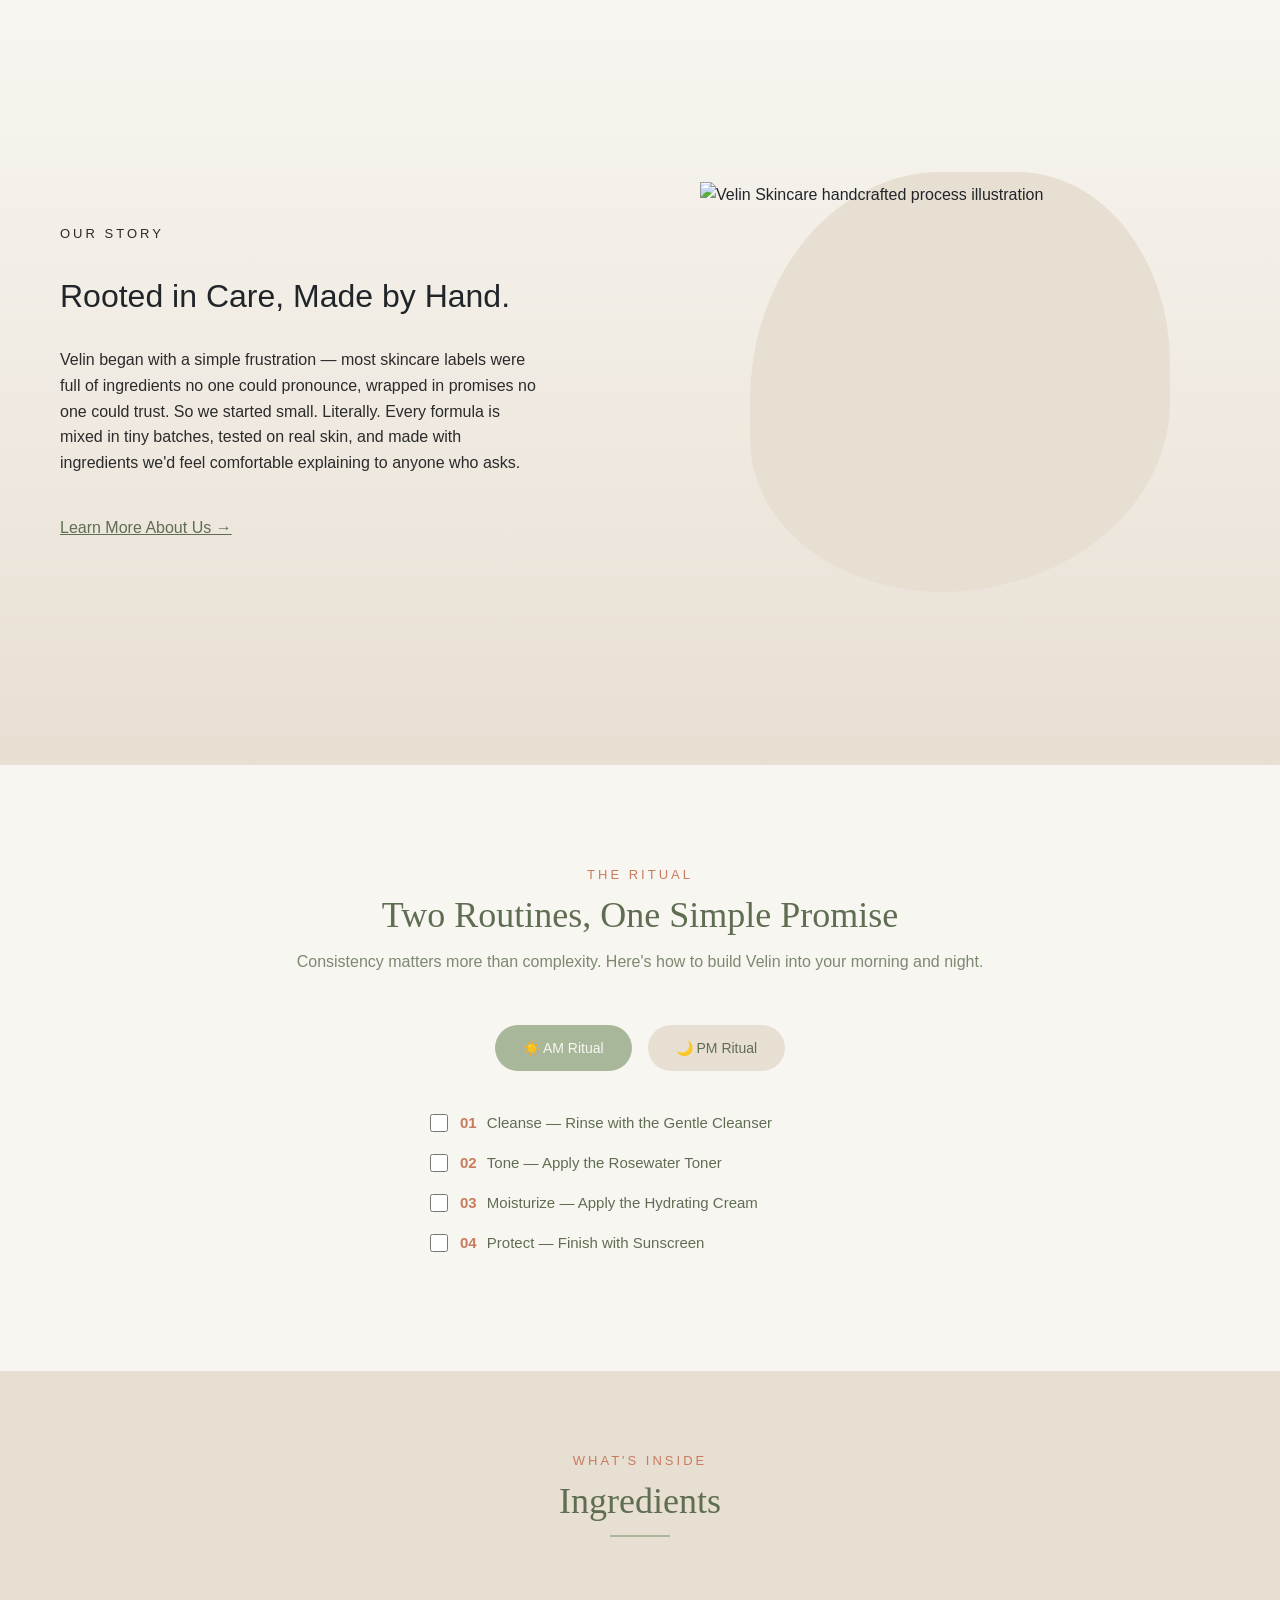
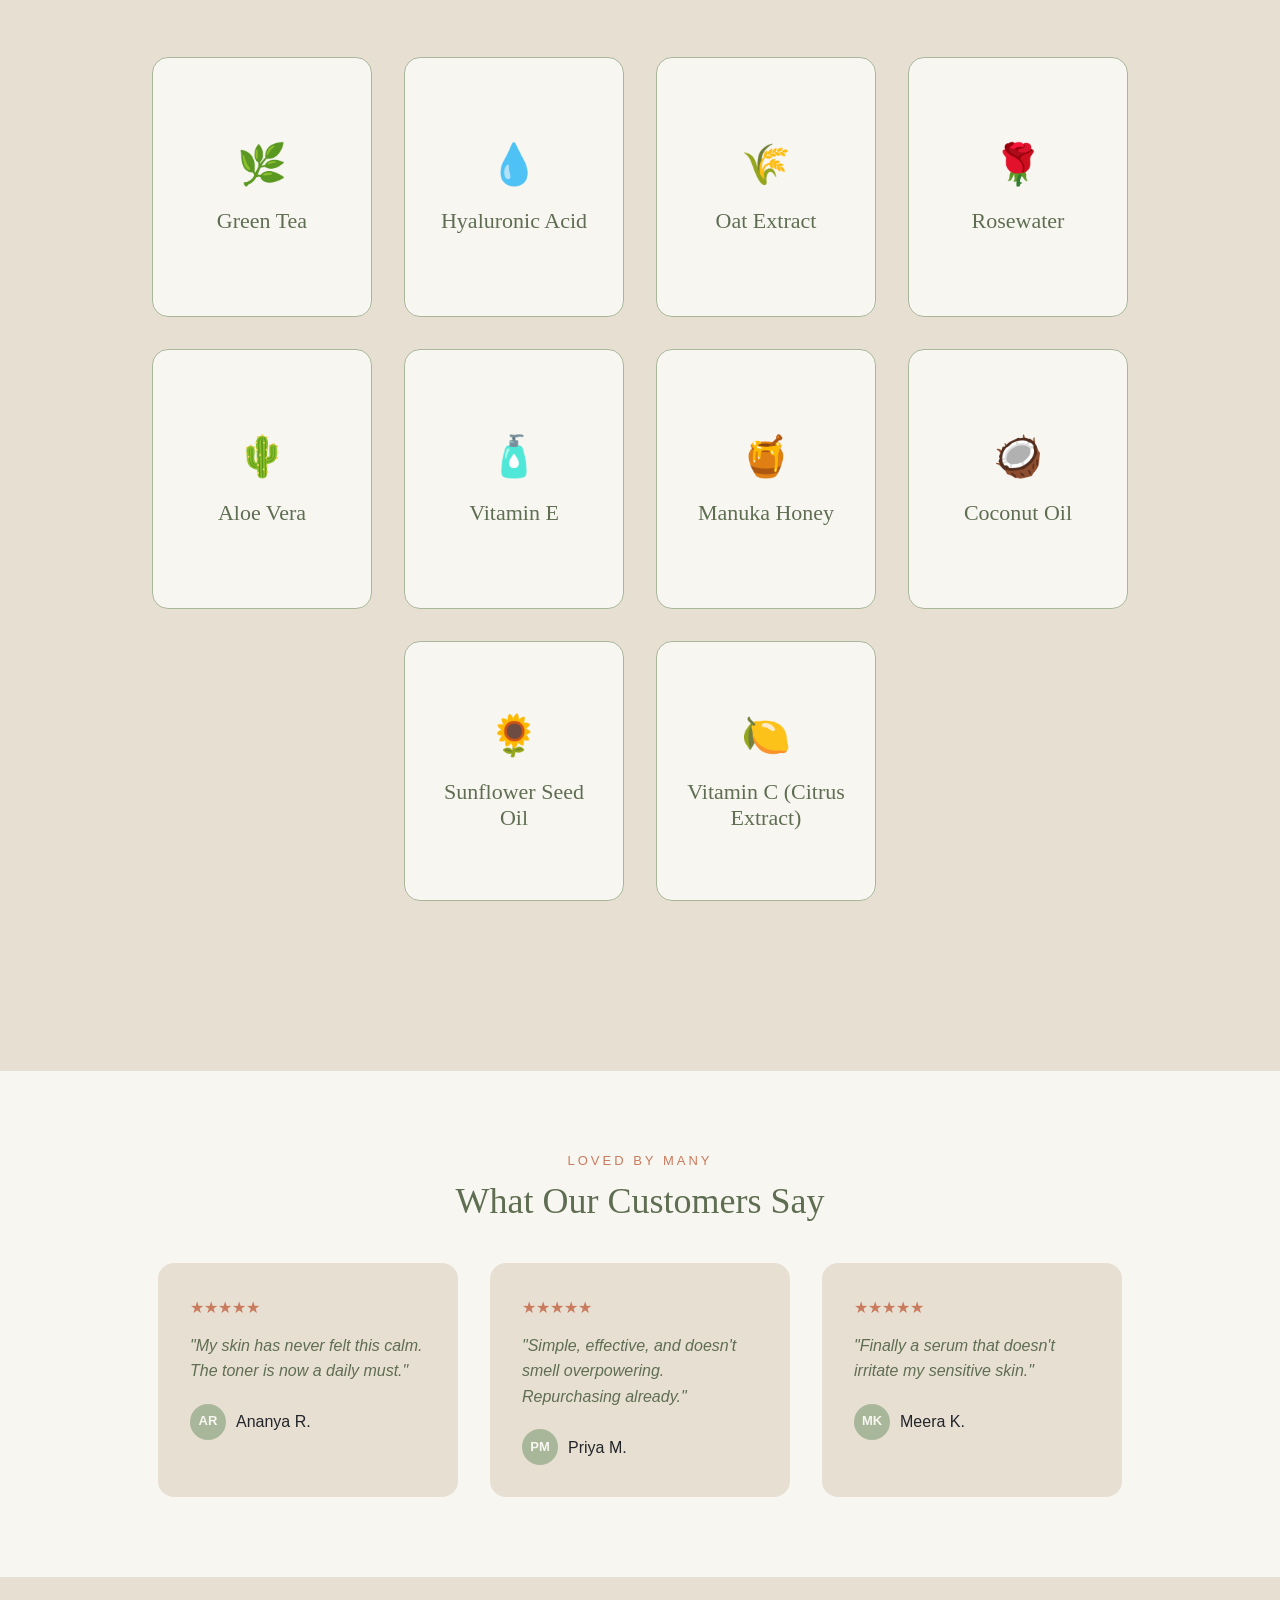
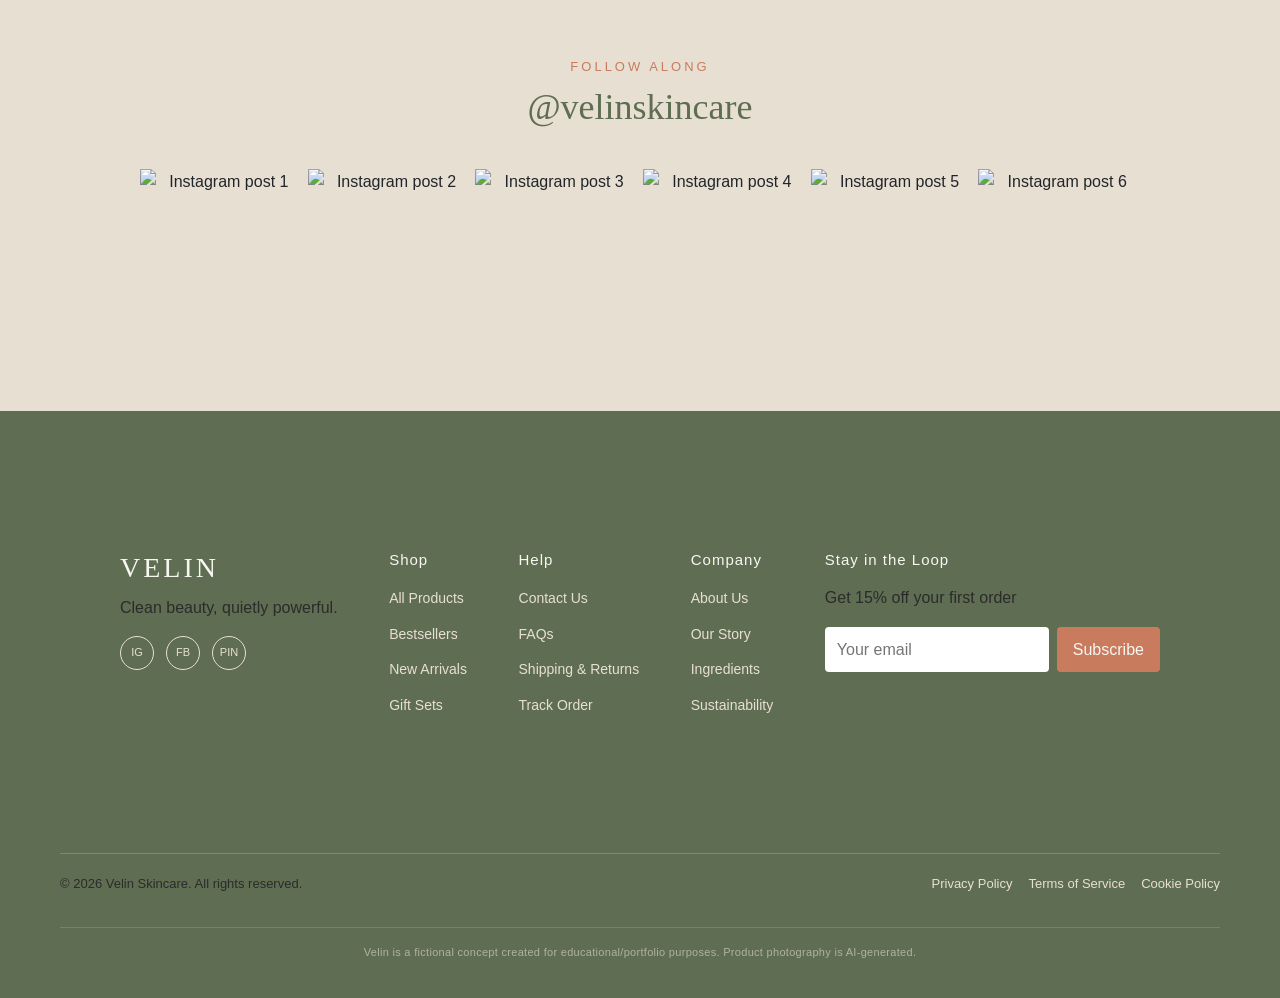
==== commit f53fa78e: "Add files via upload" ====
--- a/index.html
+++ b/index.html
@@ -93,7 +93,7 @@
                         <a href="">Learn more</a>
                     </div>
                     <div class="hero-right">
-                        <img src="hero_scetion_img.png" alt="Velin serum bottle illustration" class="hero-img">
+                        <img src="hero_section_img.png" alt="Velin serum bottle illustration" class="hero-img">
                     </div>
                 </section>
                         <!-- trust-strip -->
@@ -160,16 +160,16 @@
                         <div id="carouselExample" class="carousel slide">
                             <div class="carousel-inner">
                                 <div class="carousel-item active">
-                                    <img src="Facial_cleanser.png" class="d-block w-100" alt="Facial cleanser">
+                                    <img src="Facial_cleanser.jpg" class="d-block w-100" alt="Facial cleanser">
                                 </div>
                                 <div class="carousel-item">
-                                    <img src="Moisturiser.png" class="d-block w-100" alt="Moisturiser">
+                                    <img src="Moisturiser.jpg" class="d-block w-100" alt="Moisturiser">
                                 </div>
                                 <div class="carousel-item">
-                                        <img src="toner.png" class="d-block w-100" alt="Toner">
+                                        <img src="toner.jpg" class="d-block w-100" alt="Toner">
                                 </div>
                                 <div class="carousel-item">
-                                    <img src="sunscreen.png" class="d-block w-100" alt="Sunscreen">
+                                    <img src="sunscreen.jpg" class="d-block w-100" alt="Sunscreen">
                                 </div>
                                     </div>
                                     <button class="carousel-control-prev" type="button" data-bs-target="#carouselExample" data-bs-slide="prev">
@@ -194,7 +194,7 @@
                         <a href="about.html" class="story-link">Learn More About Us →</a>
                     </div>
                     <div class="our-story-right">
-                        <img src="our_story_img.png" alt="Velin Skincare handcrafted process illustration" class="our-story-img">
+                        <img src="our_story_img.jpg" alt="Velin Skincare handcrafted process illustration" class="our-story-img">
                     </div>
                 </section>
 
@@ -429,12 +429,12 @@
                     <h2 class="section-heading">@velinskincare</h2>
 
                     <div class="instagram-grid">
-                        <img src="insta post 1.png" alt="Instagram post 1">
-                        <img src="insta post 2.png" alt="Instagram post 2">
-                        <img src="insta post 3.png" alt="Instagram post 3">
-                        <img src="insta post 4.png" alt="Instagram post 4">
-                        <img src="insta post 5.png" alt="Instagram post 5">
-                        <img src="insta post 6.png" alt="Instagram post 6">
+                        <img src="insta post 1.jpg" alt="Instagram post 1">
+                        <img src="insta post 2.jpg" alt="Instagram post 2">
+                        <img src="insta post 3.jpg" alt="Instagram post 3">
+                        <img src="insta post 4.jpg" alt="Instagram post 4">
+                        <img src="insta post 5.jpg" alt="Instagram post 5">
+                        <img src="insta post 6.jpg" alt="Instagram post 6">
                     </div>
                 </section>
             </main>
--- a/stylesheet.css
+++ b/stylesheet.css
@@ -205,6 +205,7 @@
   height: 100px;
   width: auto;
   display: block;
+  /* border-radius: 50%; */
 }
 
 .nav-menu {
@@ -1346,9 +1347,12 @@
   display: grid;
   grid-template-columns: repeat(3, 1fr);
   gap: 32px;
-  padding-top: 20px;
+  padding: 30px 60px 60px;
   background: #F8F6F1;
   margin-top: 0;
+  min-height: unset;
+  height: auto;
+  align-items: start; 
 }
 
 .product-card {
@@ -2019,6 +2023,7 @@
     flex-direction: column;
     align-items: stretch;
     padding: 20px 60px;
+    margin-bottom: 0;
   }
 
   .filters {
